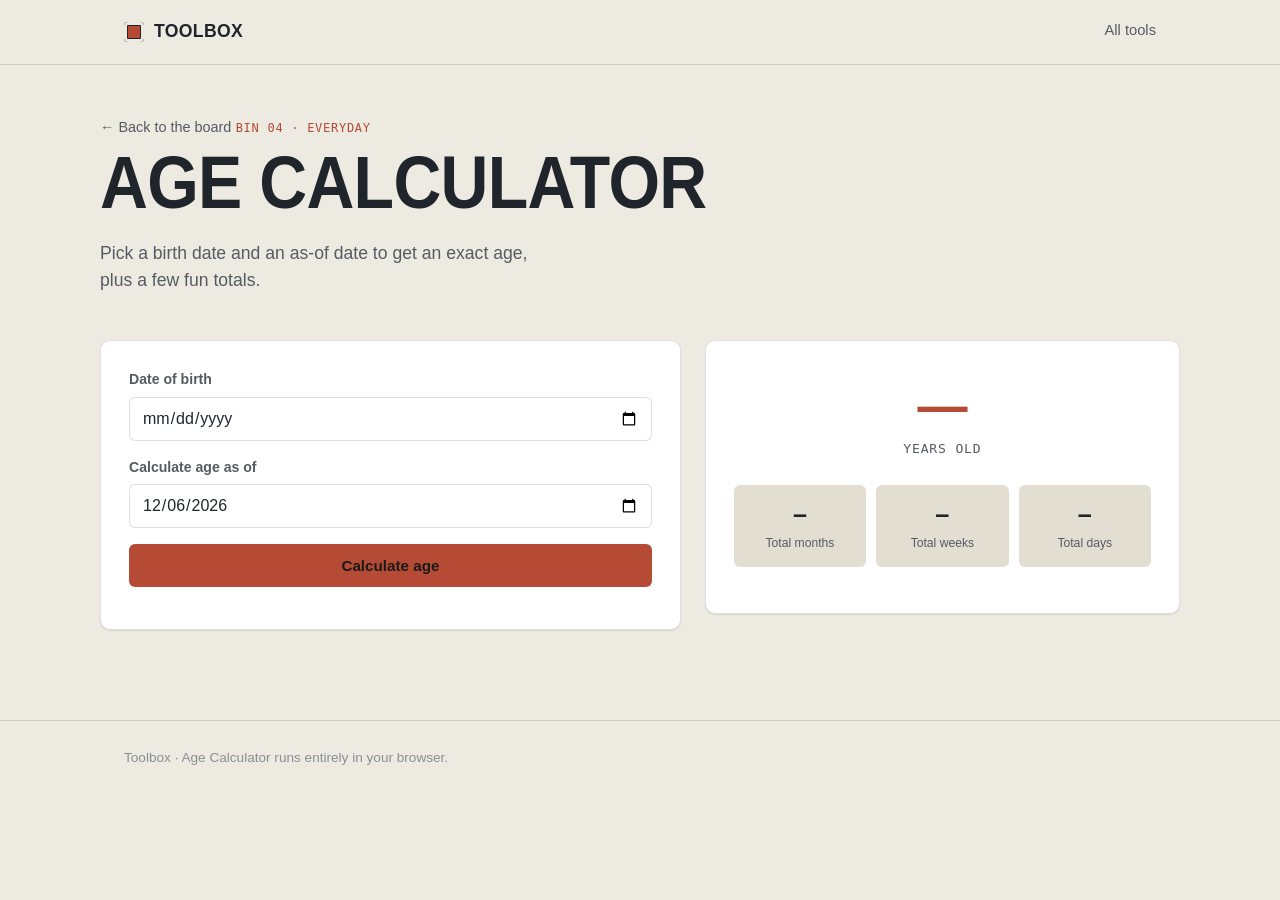
==== tools/age-calculator.html @ 05700ee2 "Initial commit" ====
<!DOCTYPE html>
<html lang="en">
<head>
<meta charset="UTF-8">
<meta name="viewport" content="width=device-width, initial-scale=1.0">
<title>Age Calculator — Toolbox</title>
<meta name="description" content="Calculate exact age in years, months and days from a birth date.">
<link rel="stylesheet" href="../assets/css/style.css">
<style>:root{ --accent: var(--bin-age); }</style>
</head>
<body>

<header class="site-header">
  <div class="wrap">
    <a class="logo" href="../index.html"><span class="logo-mark" aria-hidden="true"></span>Toolbox</a>
    <nav class="site-nav" aria-label="Primary"><a href="../index.html#tools">All tools</a></nav>
  </div>
</header>

<main>
  <section class="wrap tool-hero">
    <a class="back-link" href="../index.html">&larr; Back to the board</a>
    <p class="bin-tag" style="margin-top:14px;">Bin 04 &middot; Everyday</p>
    <h1 class="display display--sm">Age Calculator</h1>
    <p class="lede">Pick a birth date and an as-of date to get an exact age, plus a few fun totals.</p>
  </section>

  <section class="wrap tool-body">
    <div class="tool-grid">
      <div class="panel">
        <div class="field">
          <label for="birthDate">Date of birth</label>
          <input type="date" id="birthDate">
        </div>
        <div class="field">
          <label for="asOfDate">Calculate age as of</label>
          <input type="date" id="asOfDate">
        </div>
        <button class="btn btn--accent" id="calcBtn" style="width:100%;">Calculate age</button>
        <p class="hint" id="errorMsg" style="color:var(--bin-age);"></p>
      </div>

      <div class="panel">
        <div class="stat-hero">
          <div class="stat-value" id="mainStat">—</div>
          <div class="stat-label" id="mainLabel">years old</div>
        </div>
        <div class="stat-grid">
          <div class="stat-tile"><div class="n" id="statMonths">—</div><div class="l">Total months</div></div>
          <div class="stat-tile"><div class="n" id="statWeeks">—</div><div class="l">Total weeks</div></div>
          <div class="stat-tile"><div class="n" id="statDays">—</div><div class="l">Total days</div></div>
        </div>
        <p class="hint" id="nextBirthday" style="text-align:center;margin-top:18px;"></p>
      </div>
    </div>
  </section>
</main>

<footer class="site-footer">
  <div class="wrap"><p>Toolbox &middot; Age Calculator runs entirely in your browser.</p></div>
</footer>

<script src="../assets/js/age-calculator.js" defer></script>
</body>
</html>
---- assets/css/style.css ----
/* =========================================================
   TOOLBOX — shared design system
   One stylesheet, cached across every page for fast navigation.
   ========================================================= */

:root{
  /* -- palette -- */
  --paper:      #EDEAE2;
  --paper-dim:  #E2DED2;
  --paper-line: rgba(32,36,43,0.14);
  --ink:        #20242B;
  --ink-soft:   #565B62;
  --ink-faint:  #8A8F94;

  /* tool bin accents (pegboard labels) */
  --bin-image:    #C9973E;
  --bin-pdf:      #2F6F6A;
  --bin-qr:       #3A5A9B;
  --bin-age:      #B54B34;
  --bin-bmi:      #74812F;
  --bin-password: #7A4B8C;
  --bin-resume:   #45607A;
  --bin-invoice:  #A9762E;

  --accent: var(--bin-image);

  --radius: 10px;
  --radius-sm: 6px;
  --shadow-1: 0 1px 2px rgba(32,36,43,0.06), 0 1px 1px rgba(32,36,43,0.04);
  --shadow-2: 0 8px 24px rgba(32,36,43,0.10);

  --font-display: -apple-system, "Segoe UI", "Helvetica Neue", Arial, sans-serif;
  --font-body: -apple-system, BlinkMacSystemFont, "Segoe UI", Roboto, Helvetica, Arial, sans-serif;
  --font-mono: ui-monospace, "SF Mono", "Cascadia Mono", "Roboto Mono", Consolas, monospace;
}

*, *::before, *::after{ box-sizing: border-box; }

html{ scroll-behavior: smooth; }

@media (prefers-reduced-motion: reduce){
  html{ scroll-behavior: auto; }
  *, *::before, *::after{
    animation-duration: 0.001ms !important;
    animation-iteration-count: 1 !important;
    transition-duration: 0.001ms !important;
  }
}

body{
  margin: 0;
  background: var(--paper);
  color: var(--ink);
  font-family: var(--font-body);
  font-size: 16px;
  line-height: 1.55;
  -webkit-font-smoothing: antialiased;
}

.wrap{
  max-width: 1080px;
  margin: 0 auto;
  padding: 0 24px;
}

a{ color: inherit; }

img, svg{ display: block; max-width: 100%; }

/* -- focus states -- */
a:focus-visible, button:focus-visible, input:focus-visible,
select:focus-visible, textarea:focus-visible, [tabindex]:focus-visible{
  outline: 3px solid var(--accent);
  outline-offset: 2px;
  border-radius: 3px;
}

/* =========================================================
   Typography
   ========================================================= */

.display{
  font-family: var(--font-display);
  font-weight: 800;
  text-transform: uppercase;
  letter-spacing: -0.01em;
  line-height: 0.95;
  transform: scaleX(0.9);
  transform-origin: left center;
  margin: 0 0 0.3em;
  color: var(--ink);
}
h1.display{ font-size: clamp(2.6rem, 6vw, 4.6rem); }
.display--sm{ font-size: clamp(1.6rem, 3.4vw, 2.4rem); }
.display--xs{ font-size: clamp(1.25rem, 2.4vw, 1.6rem); }

.eyebrow{
  font-family: var(--font-mono);
  font-size: 0.78rem;
  letter-spacing: 0.06em;
  text-transform: uppercase;
  color: var(--ink-soft);
  margin: 0 0 0.9em;
}

.lede{
  font-size: 1.1rem;
  color: var(--ink-soft);
  max-width: 46ch;
}

/* =========================================================
   Header / Nav
   ========================================================= */

.site-header{
  position: sticky;
  top: 0;
  z-index: 20;
  background: rgba(237,234,226,0.92);
  backdrop-filter: saturate(140%) blur(6px);
  border-bottom: 1px solid var(--paper-line);
}
.site-header .wrap{
  display: flex;
  align-items: center;
  justify-content: space-between;
  height: 64px;
}
.logo{
  display: flex;
  align-items: center;
  gap: 10px;
  font-family: var(--font-display);
  font-weight: 800;
  text-transform: uppercase;
  letter-spacing: 0.02em;
  font-size: 1.1rem;
  text-decoration: none;
}
.logo-mark{
  width: 20px; height: 20px;
  border-radius: 4px;
  background: var(--accent);
  box-shadow: inset 0 0 0 3px var(--paper), inset 0 0 0 4px var(--ink);
}
.site-nav{ display: flex; gap: 22px; }
.site-nav a{
  text-decoration: none;
  font-size: 0.92rem;
  color: var(--ink-soft);
  border-bottom: 2px solid transparent;
  padding-bottom: 2px;
}
.site-nav a:hover{ color: var(--ink); border-color: var(--accent); }

.back-link{
  display: inline-flex;
  align-items: center;
  gap: 6px;
  text-decoration: none;
  font-size: 0.9rem;
  color: var(--ink-soft);
}
.back-link:hover{ color: var(--ink); }

/* =========================================================
   Buttons / form controls (shared across tools)
   ========================================================= */

.btn{
  display: inline-flex;
  align-items: center;
  justify-content: center;
  gap: 8px;
  font-family: var(--font-body);
  font-weight: 600;
  font-size: 0.95rem;
  padding: 12px 20px;
  border-radius: var(--radius-sm);
  border: 1px solid transparent;
  cursor: pointer;
  text-decoration: none;
  transition: transform 0.12s ease, background 0.15s ease, border-color 0.15s ease;
}
.btn:active{ transform: translateY(1px); }

.btn--primary{
  background: var(--ink);
  color: var(--paper);
}
.btn--primary:hover{ background: #000; }

.btn--accent{
  background: var(--accent);
  color: #1a1a1a;
}
.btn--accent:hover{ filter: brightness(1.06); }

.btn--ghost{
  background: transparent;
  border-color: var(--paper-line);
  color: var(--ink);
}
.btn--ghost:hover{ border-color: var(--ink-soft); }

.btn[disabled]{ opacity: 0.45; cursor: not-allowed; }

label{ font-size: 0.88rem; font-weight: 600; color: var(--ink-soft); display: block; margin-bottom: 6px; }

input[type="text"], input[type="number"], input[type="date"],
input[type="email"], input[type="tel"], select, textarea{
  width: 100%;
  font-family: var(--font-body);
  font-size: 1rem;
  padding: 11px 12px;
  border-radius: var(--radius-sm);
  border: 1px solid var(--paper-line);
  background: #fff;
  color: var(--ink);
}
textarea{ resize: vertical; }

input[type="range"]{
  width: 100%;
  accent-color: var(--accent);
}

.field{ margin-bottom: 16px; }
.field-row{ display: flex; gap: 14px; flex-wrap: wrap; }
.field-row > .field{ flex: 1 1 160px; }

.checkbox{
  display: flex;
  align-items: center;
  gap: 8px;
  font-weight: 500;
  color: var(--ink);
  cursor: pointer;
}
.checkbox input{ width: 16px; height: 16px; accent-color: var(--accent); }

/* =========================================================
   Card / panel primitives
   ========================================================= */

.panel{
  background: #fff;
  border: 1px solid var(--paper-line);
  border-radius: var(--radius);
  box-shadow: var(--shadow-1);
  padding: 28px;
}

/* =========================================================
   Home page — pegboard hero + tool grid
   ========================================================= */

.pegboard{
  background-image: radial-gradient(var(--paper-line) 1.4px, transparent 1.4px);
  background-size: 26px 26px;
  border-bottom: 1px solid var(--paper-line);
}

.home-hero{
  padding: 84px 0 64px;
}

.home-hero .lede{ margin-bottom: 34px; }

.trust-row{
  display: flex;
  gap: 26px;
  flex-wrap: wrap;
  font-family: var(--font-mono);
  font-size: 0.82rem;
  color: var(--ink-soft);
}
.trust-row span{ display: flex; align-items: center; gap: 8px; }
.trust-row span::before{
  content: "";
  width: 6px; height: 6px;
  border-radius: 50%;
  background: var(--bin-bmi);
}

.tools-section{ padding: 56px 0 90px; }

.tools-grid{
  display: grid;
  grid-template-columns: repeat(auto-fill, minmax(240px, 1fr));
  gap: 18px;
  margin-top: 30px;
  list-style: none;
  padding: 0;
}

.tool-card{
  --bin: var(--accent);
  position: relative;
  display: block;
  background: #fff;
  border: 1px solid var(--paper-line);
  border-radius: var(--radius);
  padding: 22px 20px 20px;
  text-decoration: none;
  color: var(--ink);
  box-shadow: var(--shadow-1);
  transition: transform 0.16s ease, box-shadow 0.16s ease, border-color 0.16s ease;
}
.tool-card:hover, .tool-card:focus-visible{
  transform: translateY(-3px);
  box-shadow: var(--shadow-2);
  border-color: var(--bin);
}
.tool-card::before{
  /* peg hole */
  content: "";
  position: absolute;
  top: -7px; left: 24px;
  width: 12px; height: 12px;
  border-radius: 50%;
  background: var(--paper);
  border: 2px solid var(--ink);
}
.tool-card .icon{
  width: 38px; height: 38px;
  border-radius: 8px;
  background: var(--bin);
  display: flex;
  align-items: center;
  justify-content: center;
  margin-bottom: 16px;
}
.tool-card .icon svg{ width: 20px; height: 20px; stroke: #fff; fill: none; stroke-width: 1.8; }
.tool-card h3{
  margin: 0 0 6px;
  font-size: 1.08rem;
  font-weight: 700;
}
.tool-card p{
  margin: 0 0 14px;
  font-size: 0.9rem;
  color: var(--ink-soft);
}
.tool-card .bin-tag{
  display: inline-flex;
  align-items: center;
  gap: 6px;
  font-family: var(--font-mono);
  font-size: 0.72rem;
  text-transform: uppercase;
  letter-spacing: 0.05em;
  color: var(--bin);
}
.tool-card .bin-tag::before{
  content: "";
  width: 8px; height: 8px;
  background: var(--bin);
  border-radius: 2px;
}

.tool-card--image    { --bin: var(--bin-image); }
.tool-card--pdf      { --bin: var(--bin-pdf); }
.tool-card--qr       { --bin: var(--bin-qr); }
.tool-card--age      { --bin: var(--bin-age); }
.tool-card--bmi      { --bin: var(--bin-bmi); }
.tool-card--password { --bin: var(--bin-password); }
.tool-card--resume   { --bin: var(--bin-resume); }
.tool-card--invoice  { --bin: var(--bin-invoice); }

/* =========================================================
   Tool page shell
   ========================================================= */

.tool-hero{
  padding: 40px 0 8px;
}
.tool-hero .bin-tag{
  font-family: var(--font-mono);
  font-size: 0.75rem;
  text-transform: uppercase;
  letter-spacing: 0.06em;
  color: var(--accent);
  display: inline-block;
  margin-bottom: 10px;
}

.tool-body{ padding: 20px 0 90px; }

.tool-grid{
  display: grid;
  grid-template-columns: 1.1fr 0.9fr;
  gap: 24px;
  align-items: start;
}
@media (max-width: 780px){
  .tool-grid{ grid-template-columns: 1fr; }
}

.hint{ font-size: 0.85rem; color: var(--ink-faint); margin-top: 6px; }

/* =========================================================
   Footer
   ========================================================= */

.site-footer{
  border-top: 1px solid var(--paper-line);
  padding: 26px 0;
}
.site-footer p{
  margin: 0;
  font-size: 0.85rem;
  color: var(--ink-faint);
}

/* =========================================================
   Misc utility
   ========================================================= */

.visually-hidden{
  position: absolute; width: 1px; height: 1px;
  padding: 0; margin: -1px; overflow: hidden;
  clip: rect(0,0,0,0); white-space: nowrap; border: 0;
}

.badge{
  display: inline-flex;
  align-items: center;
  gap: 6px;
  font-family: var(--font-mono);
  font-size: 0.78rem;
  padding: 4px 10px;
  border-radius: 999px;
  background: var(--paper-dim);
  color: var(--ink-soft);
}

/* =========================================================
   TOOL: Image Compressor
   ========================================================= */

.drop-zone{
  position: relative;
  background: #fff;
  border: 2px dashed var(--paper-line);
  border-radius: var(--radius);
  padding: 28px 22px 22px;
  text-align: center;
  cursor: pointer;
  transition: border-color 0.15s ease, background 0.15s ease;
}
.drop-zone:hover, .drop-zone:focus-visible{ border-color: var(--accent); }
.drop-zone.is-dragover{ border-color: var(--accent); background: #FBF6EA; }

.press-illustration{ width: 100%; max-width: 300px; margin: 0 auto 6px; }
.press-illustration rect{ transition: y 0.4s ease, height 0.4s ease; }
.press-text{
  font-family: var(--font-mono);
  font-size: 13px;
  fill: var(--ink);
  font-weight: 700;
}
.drop-zone.is-pressing #plateTop{ y: 62; }
.drop-zone.is-pressing #plateBottom{ y: 138; }
.drop-zone.is-pressing #pressBlock{ y: 96; height: 24px; }
.drop-zone.is-pressing #pressLabel{ y: 112; }

.drop-label strong{ display: block; font-size: 1.02rem; }
.drop-label span{ display: block; font-size: 0.85rem; color: var(--ink-faint); margin-top: 4px; }

.controls{ margin-top: 20px; }
.control-row{ margin-bottom: 16px; }
.control-row label{ display: flex; justify-content: space-between; }
.control-row--split{ display: flex; gap: 16px; }
.control-row--split .field{ flex: 1; margin-bottom: 0; }

.results-head{
  display: flex;
  align-items: center;
  justify-content: space-between;
  flex-wrap: wrap;
  gap: 12px;
  margin-bottom: 18px;
}
.results-actions{ display: flex; align-items: center; gap: 10px; }
.saved-badge{
  font-family: var(--font-mono);
  font-size: 0.82rem;
  color: var(--bin-bmi);
  background: rgba(116,129,47,0.12);
  padding: 5px 10px;
  border-radius: 999px;
}

.file-list{ list-style: none; margin: 0; padding: 0; display: grid; gap: 12px; }
.file-row{
  display: grid;
  grid-template-columns: 56px 1fr auto auto;
  align-items: center;
  gap: 14px;
  background: #fff;
  border: 1px solid var(--paper-line);
  border-radius: var(--radius-sm);
  padding: 12px 14px;
}
.file-row .thumb{
  width: 56px; height: 56px;
  border-radius: 6px;
  object-fit: cover;
  background: var(--paper-dim);
}
.file-row .meta{ min-width: 0; }
.file-row .meta .name{ font-weight: 600; font-size: 0.92rem; white-space: nowrap; overflow: hidden; text-overflow: ellipsis; }
.file-row .meta .sizes{
  font-family: var(--font-mono);
  font-size: 0.8rem;
  color: var(--ink-soft);
  display: flex;
  align-items: center;
  gap: 8px;
  margin-top: 3px;
}
.file-row .meta .sizes .arrow{ color: var(--ink-faint); }
.file-row .meta .sizes .down{ color: var(--bin-bmi); font-weight: 700; }
.file-row .status{ font-family: var(--font-mono); font-size: 0.78rem; color: var(--ink-faint); }
.file-row .row-actions{ display: flex; gap: 8px; }
.file-row .row-actions button{
  background: transparent; border: 1px solid var(--paper-line);
  border-radius: 6px; width: 34px; height: 34px;
  cursor: pointer; display: flex; align-items: center; justify-content: center;
}
.file-row .row-actions button:hover{ border-color: var(--ink-soft); }
.file-row .row-actions svg{ width: 16px; height: 16px; stroke: var(--ink); fill: none; stroke-width: 1.8; }

@media (max-width: 560px){
  .file-row{ grid-template-columns: 44px 1fr; }
  .file-row .status, .file-row .row-actions{ grid-column: 2; }
}

/* =========================================================
   TOOL: PDF Merge
   ========================================================= */

.file-row .thumb-icon{
  width: 56px; height: 56px;
  border-radius: 6px;
  background: var(--paper-dim);
  display: flex; align-items: center; justify-content: center;
}
.file-row .thumb-icon svg{ width: 26px; height: 26px; stroke: var(--accent); fill: none; stroke-width: 1.6; }

.file-row .order-actions{ display: flex; flex-direction: column; gap: 4px; }
.file-row .order-actions button{
  background: transparent; border: 1px solid var(--paper-line);
  border-radius: 6px; width: 28px; height: 24px;
  cursor: pointer; display: flex; align-items: center; justify-content: center;
}
.file-row .order-actions button:disabled{ opacity: 0.3; cursor: not-allowed; }
.file-row .order-actions svg{ width: 14px; height: 14px; stroke: var(--ink); fill: none; stroke-width: 2; }

.pdf-file-row{
  display: grid;
  grid-template-columns: auto 56px 1fr auto;
  align-items: center;
  gap: 14px;
  background: #fff;
  border: 1px solid var(--paper-line);
  border-radius: var(--radius-sm);
  padding: 12px 14px;
}

.empty-state{
  text-align: center;
  padding: 30px 20px;
  color: var(--ink-faint);
  font-size: 0.92rem;
}

/* =========================================================
   TOOL: QR Code Generator
   ========================================================= */

.tabs{ display: flex; gap: 8px; margin-bottom: 20px; flex-wrap: wrap; }
.tab-btn{
  background: #fff;
  border: 1px solid var(--paper-line);
  border-radius: 999px;
  padding: 8px 16px;
  font-size: 0.85rem;
  font-weight: 600;
  cursor: pointer;
  color: var(--ink-soft);
}
.tab-btn.is-active{ background: var(--accent); color: #1a1a1a; border-color: var(--accent); }

.tab-panel{ display: none; }
.tab-panel.is-active{ display: block; }

.qr-preview{
  display: flex;
  flex-direction: column;
  align-items: center;
  gap: 16px;
  text-align: center;
}
.qr-preview #qrCanvasWrap{
  padding: 18px;
  background: #fff;
  border-radius: var(--radius-sm);
  border: 1px solid var(--paper-line);
  min-height: 216px;
  min-width: 216px;
  display: flex;
  align-items: center;
  justify-content: center;
}
.qr-preview #qrCanvasWrap img{ display:block; }
.color-fields{ display: flex; gap: 14px; }
.color-fields .field{ flex: 1; }
input[type="color"]{ padding: 3px; height: 42px; cursor: pointer; }

/* =========================================================
   TOOL: Age / BMI calculators — shared stat display
   ========================================================= */

.stat-hero{ text-align: center; padding: 10px 0 4px; }
.stat-hero .stat-value{
  font-family: var(--font-display);
  font-weight: 800;
  font-size: clamp(2.4rem, 6vw, 3.4rem);
  color: var(--accent);
  line-height: 1;
  transform: scaleX(0.92);
}
.stat-hero .stat-label{
  font-family: var(--font-mono);
  font-size: 0.82rem;
  color: var(--ink-soft);
  text-transform: uppercase;
  letter-spacing: 0.06em;
  margin-top: 6px;
}

.stat-grid{
  display: grid;
  grid-template-columns: repeat(3, 1fr);
  gap: 10px;
  margin-top: 22px;
}
.stat-tile{
  background: var(--paper-dim);
  border-radius: var(--radius-sm);
  padding: 14px 10px;
  text-align: center;
}
.stat-tile .n{ font-family: var(--font-mono); font-weight: 700; font-size: 1.3rem; }
.stat-tile .l{ font-size: 0.76rem; color: var(--ink-soft); margin-top: 2px; }

.bmi-scale{ margin-top: 24px; }
.bmi-bar{
  height: 10px;
  border-radius: 999px;
  background: linear-gradient(90deg, #6C8EB5 0 18%, var(--bin-bmi) 18% 40%, #E0A83E 40% 62%, var(--bin-invoice) 62% 80%, var(--bin-age) 80% 100%);
  position: relative;
  margin-bottom: 8px;
}
.bmi-marker{
  position: absolute;
  top: -5px;
  width: 3px; height: 20px;
  background: var(--ink);
  border-radius: 2px;
  transform: translateX(-50%);
  transition: left 0.3s ease;
}
.bmi-labels{ display: flex; justify-content: space-between; font-size: 0.72rem; color: var(--ink-faint); }

/* =========================================================
   TOOL: Password Generator
   ========================================================= */

.pw-output{
  display: flex;
  gap: 10px;
  align-items: center;
}
.pw-output input{
  font-family: var(--font-mono);
  font-size: 1.15rem;
  letter-spacing: 0.02em;
}
.pw-output button{
  flex-shrink: 0;
  width: 46px; height: 46px;
  border-radius: var(--radius-sm);
  border: 1px solid var(--paper-line);
  background: #fff;
  cursor: pointer;
  display: flex; align-items: center; justify-content: center;
}
.pw-output svg{ width: 20px; height: 20px; stroke: var(--ink); fill: none; stroke-width: 1.8; }

.strength-meter{ margin-top: 16px; }
.strength-bar{
  height: 8px;
  border-radius: 999px;
  background: var(--paper-dim);
  overflow: hidden;
}
.strength-bar > div{
  height: 100%;
  width: 0%;
  border-radius: 999px;
  background: var(--bin-age);
  transition: width 0.25s ease, background 0.25s ease;
}
.strength-label{ font-size: 0.8rem; color: var(--ink-soft); margin-top: 6px; }

/* =========================================================
   TOOL: Resume Builder
   ========================================================= */

.repeatable-item{
  border: 1px solid var(--paper-line);
  border-radius: var(--radius-sm);
  padding: 16px;
  margin-bottom: 12px;
  position: relative;
  background: var(--paper-dim);
}
.repeatable-item .remove-item{
  position: absolute; top: 10px; right: 10px;
  background: transparent; border: none; cursor: pointer;
  width: 26px; height: 26px; border-radius: 6px;
  display: flex; align-items: center; justify-content: center;
}
.repeatable-item .remove-item:hover{ background: rgba(0,0,0,0.06); }
.repeatable-item .remove-item svg{ width: 15px; height: 15px; stroke: var(--ink-soft); fill: none; stroke-width: 2; }

.add-item-btn{
  background: transparent;
  border: 1px dashed var(--paper-line);
  border-radius: var(--radius-sm);
  padding: 10px;
  width: 100%;
  cursor: pointer;
  font-weight: 600;
  color: var(--accent);
}
.add-item-btn:hover{ border-color: var(--accent); }

.doc-page{
  background: #fff;
  border: 1px solid var(--paper-line);
  box-shadow: var(--shadow-2);
  padding: 46px 42px;
  min-height: 400px;
  font-family: var(--font-body);
  color: #1c1e22;
}
.doc-page .r-name{ font-size: 1.7rem; font-weight: 800; margin: 0; letter-spacing: -0.01em; }
.doc-page .r-title{ font-size: 1rem; color: var(--accent); font-weight: 600; margin: 2px 0 10px; }
.doc-page .r-contact{ font-size: 0.82rem; color: #555; display: flex; flex-wrap: wrap; gap: 4px 14px; margin-bottom: 18px; }
.doc-page .r-section{ margin-bottom: 18px; }
.doc-page .r-section h4{
  font-size: 0.78rem; text-transform: uppercase; letter-spacing: 0.08em;
  color: var(--accent); border-bottom: 1px solid #e3e0d8; padding-bottom: 4px; margin: 0 0 10px;
}
.doc-page .r-entry{ margin-bottom: 10px; }
.doc-page .r-entry-head{ display: flex; justify-content: space-between; font-size: 0.92rem; font-weight: 700; }
.doc-page .r-entry-sub{ font-size: 0.84rem; color: #555; margin: 1px 0 4px; }
.doc-page .r-entry p{ font-size: 0.86rem; margin: 0; color: #333; }
.doc-page .r-skills{ display: flex; flex-wrap: wrap; gap: 6px; }
.doc-page .r-skill-pill{
  font-size: 0.78rem; padding: 3px 10px; border-radius: 999px;
  background: var(--paper-dim); color: #333;
}
.doc-page .r-empty{ color: #999; font-size: 0.85rem; }

.preview-sticky{ position: sticky; top: 84px; }

/* Print clone: a dedicated, top-level element that is the ONLY thing shown
   when printing. This avoids fragile "hide everything else" tricks (which
   leave hidden elements still reserving vertical space and produce extra
   blank pages) — on screen it stays display:none and is invisible. */
#printClone{ display: none; }

@media print{
  body > *:not(#printClone){ display: none !important; }
  #printClone{ display: block !important; }
  #printClone .doc-page{
    box-shadow: none !important;
    border: none !important;
    padding: 0 !important;
    min-height: auto !important;
  }
  @page{ margin: 14mm; }
}

/* =========================================================
   TOOL: Invoice Generator
   ========================================================= */

.line-item-row{
  display: grid;
  grid-template-columns: 1fr 70px 100px 100px 34px;
  gap: 8px;
  align-items: center;
  margin-bottom: 10px;
}
.line-item-row input{ padding: 9px 10px; font-size: 0.92rem; }
.line-item-row .amt{
  font-family: var(--font-mono);
  font-size: 0.88rem;
  text-align: right;
  color: var(--ink-soft);
}
.line-item-row .rm-line{
  background: transparent; border: none; cursor: pointer;
  width: 30px; height: 30px; display: flex; align-items: center; justify-content: center;
  border-radius: 6px;
}
.line-item-row .rm-line:hover{ background: rgba(0,0,0,0.06); }
.line-item-row .rm-line svg{ width: 15px; height: 15px; stroke: var(--ink-soft); fill: none; stroke-width: 2; }
.line-headers{
  display: grid;
  grid-template-columns: 1fr 70px 100px 100px 34px;
  gap: 8px;
  font-size: 0.72rem;
  text-transform: uppercase;
  letter-spacing: 0.05em;
  color: var(--ink-faint);
  margin-bottom: 8px;
}

.inv-head{ display: flex; justify-content: space-between; align-items: flex-start; gap: 20px; margin-bottom: 24px; }
.inv-head .inv-title{ font-size: 1.5rem; font-weight: 800; letter-spacing: -0.01em; }
.inv-meta{ font-size: 0.82rem; text-align: right; color: #555; }
.inv-parties{ display: flex; justify-content: space-between; gap: 20px; margin-bottom: 24px; }
.inv-parties h5{ font-size: 0.72rem; text-transform: uppercase; letter-spacing: 0.06em; color: var(--accent); margin: 0 0 4px; }
.inv-parties p{ font-size: 0.88rem; margin: 0; color: #333; white-space: pre-line; }
.inv-table{ width: 100%; border-collapse: collapse; font-size: 0.86rem; margin-bottom: 18px; }
.inv-table th{ text-align: left; font-size: 0.72rem; text-transform: uppercase; letter-spacing: 0.05em; color: #888; border-bottom: 1px solid #e3e0d8; padding: 0 6px 8px; }
.inv-table td{ padding: 8px 6px; border-bottom: 1px solid #f0eee8; color: #222; }
.inv-table td.num, .inv-table th.num{ text-align: right; }
.inv-totals{ margin-left: auto; width: 240px; }
.inv-totals div{ display: flex; justify-content: space-between; font-size: 0.88rem; padding: 5px 0; }
.inv-totals .grand{ font-weight: 800; font-size: 1.05rem; border-top: 1px solid #e3e0d8; margin-top: 4px; padding-top: 10px; }
.inv-notes{ margin-top: 22px; font-size: 0.82rem; color: #555; white-space: pre-line; }
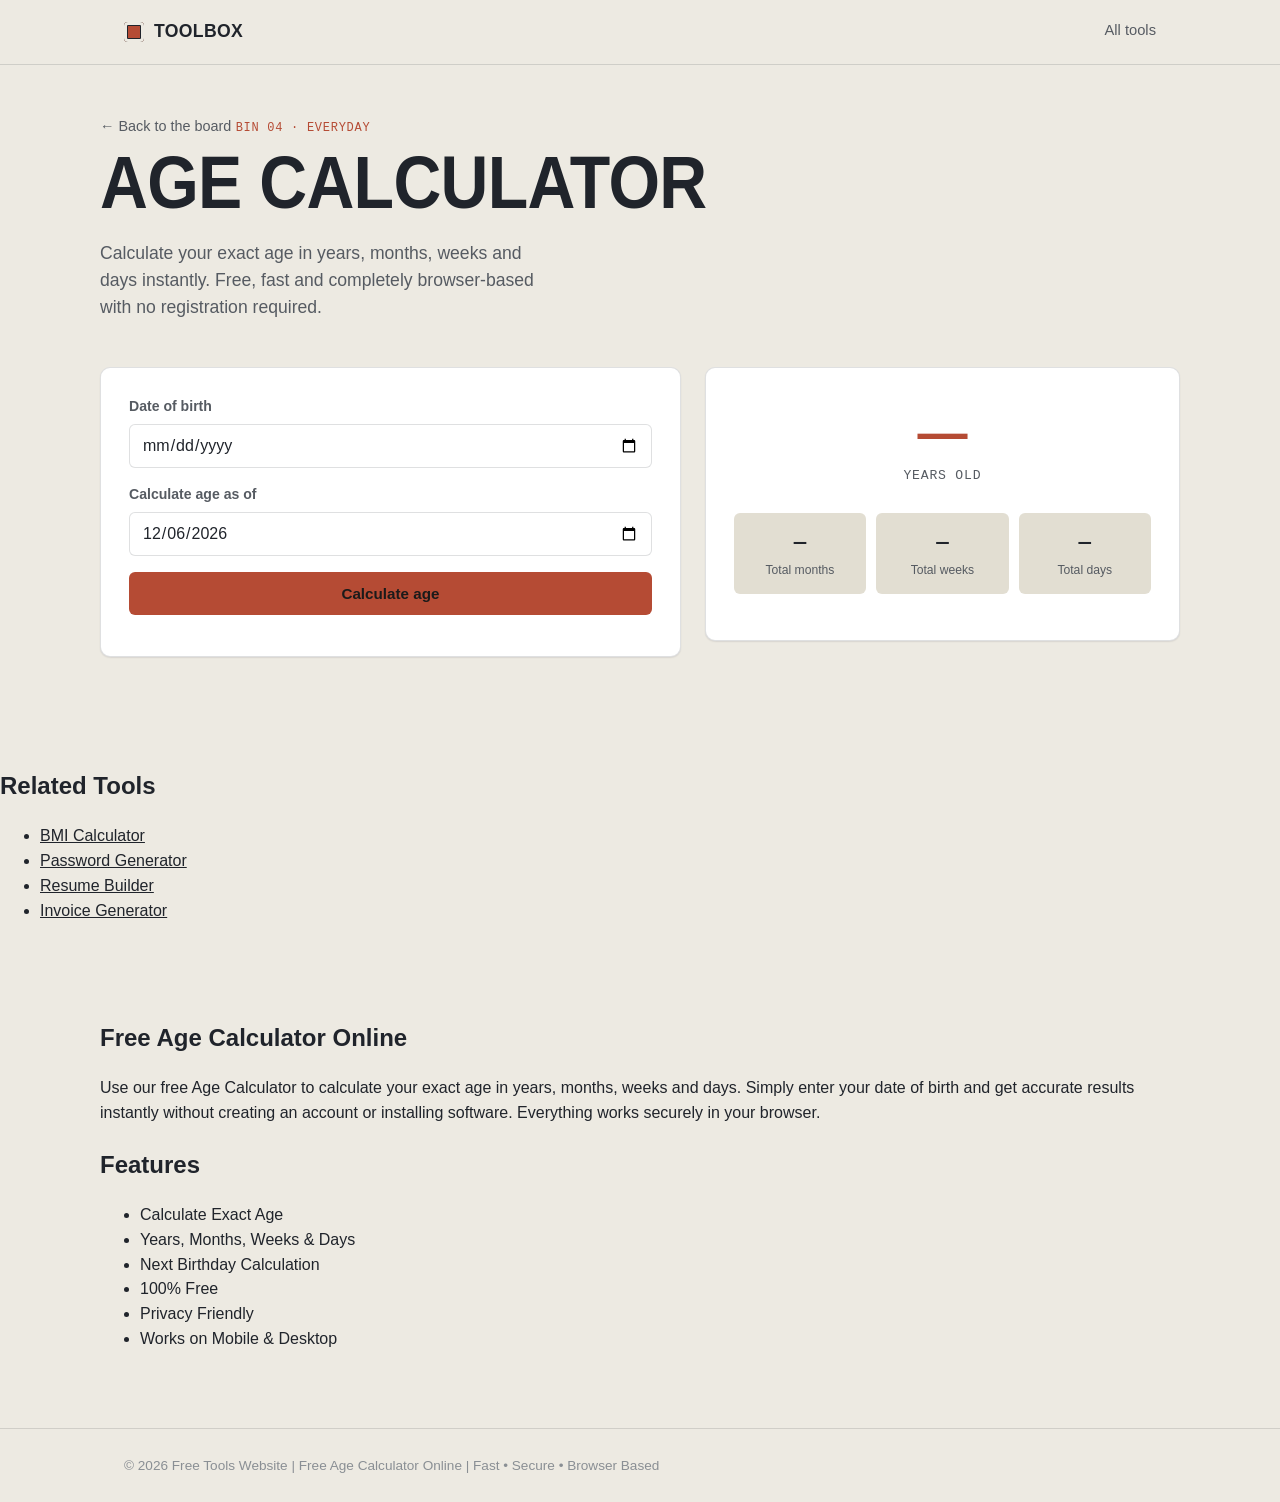
==== commit f5c7ef26: "Added Google Search Console verification" ====
--- a/tools/age-calculator.html
+++ b/tools/age-calculator.html
@@ -1,65 +1,190 @@
 <!DOCTYPE html>
 <html lang="en">
+
 <head>
-<meta charset="UTF-8">
-<meta name="viewport" content="width=device-width, initial-scale=1.0">
-<title>Age Calculator — Toolbox</title>
-<meta name="description" content="Calculate exact age in years, months and days from a birth date.">
-<link rel="stylesheet" href="../assets/css/style.css">
-<style>:root{ --accent: var(--bin-age); }</style>
+
+  <meta charset="UTF-8">
+  <meta name="viewport" content="width=device-width, initial-scale=1.0">
+  <title>Age Calculator - Calculate Your Exact Age Online</title>
+  <meta name="description" content="Calculate exact age in years, months and days from a birth date.">
+  <meta name="keywords"
+    content="age calculator, calculate age online, exact age calculator, birthday calculator, age in years months days">
+
+  <meta name="author" content="Free Tools Website">
+
+  <meta name="robots" content="index,follow">
+
+  <link rel="icon" type="image/png" href="../assets/images/favicon.png">
+
+  <link rel="canonical" href="https://free-tools-website-seven.vercel.app/tools/age-calculator.html">
+  <link rel="stylesheet" href="../assets/css/style.css">
+  <style>
+    :root {
+      --accent: var(--bin-age);
+    }
+  </style>
+
+  <!-- Google tag (gtag.js) -->
+  <script async src="https://www.googletagmanager.com/gtag/js?id=G-SJSGZB5MN9"></script>
+  <script>
+    window.dataLayer = window.dataLayer || [];
+    function gtag() { dataLayer.push(arguments); }
+    gtag('js', new Date());
+
+    gtag('config', 'G-SJSGZB5MN9');
+  </script>
+  <meta property="og:title" content="Free Age Calculator Online">
+
+  <meta property="og:description" content="Calculate your exact age in years, months and days instantly.">
+
+  <meta property="og:type" content="website">
+
+  <meta property="og:url" content="https://free-tools-website-seven.vercel.app/tools/age-calculator.html">
+
+  <meta property="og:image" content="https://free-tools-website-seven.vercel.app/assets/images/preview.png">
+
+  <meta name="twitter:card" content="summary_large_image">
+
+  <meta name="twitter:title" content="Free Age Calculator Online">
+
+  <meta name="twitter:description" content="Calculate your exact age online for free.">
+
+  <meta name="twitter:image" content="https://free-tools-website-seven.vercel.app/assets/images/preview.png">
+  <script type="application/ld+json">
+{
+  "@context":"https://schema.org",
+  "@type":"WebApplication",
+  "name":"Age Calculator",
+  "url":"https://free-tools-website-seven.vercel.app/tools/age-calculator.html",
+  "applicationCategory":"UtilityApplication",
+  "operatingSystem":"Any",
+  "offers":{
+    "@type":"Offer",
+    "price":"0",
+    "priceCurrency":"USD"
+  }
+}
+</script>
 </head>
+
 <body>
 
-<header class="site-header">
-  <div class="wrap">
-    <a class="logo" href="../index.html"><span class="logo-mark" aria-hidden="true"></span>Toolbox</a>
-    <nav class="site-nav" aria-label="Primary"><a href="../index.html#tools">All tools</a></nav>
-  </div>
-</header>
+  <header class="site-header">
+    <div class="wrap">
+      <a class="logo" href="../index.html"><span class="logo-mark" aria-hidden="true"></span>Toolbox</a>
+      <nav class="site-nav" aria-label="Primary"><a href="../index.html#tools">All tools</a></nav>
+    </div>
+  </header>
 
-<main>
-  <section class="wrap tool-hero">
-    <a class="back-link" href="../index.html">&larr; Back to the board</a>
-    <p class="bin-tag" style="margin-top:14px;">Bin 04 &middot; Everyday</p>
-    <h1 class="display display--sm">Age Calculator</h1>
-    <p class="lede">Pick a birth date and an as-of date to get an exact age, plus a few fun totals.</p>
+  <main>
+    <section class="wrap tool-hero">
+      <a class="back-link" href="../index.html">&larr; Back to the board</a>
+      <p class="bin-tag" style="margin-top:14px;">Bin 04 &middot; Everyday</p>
+      <h1 class="display display--sm">Age Calculator</h1>
+      <p class="lede">
+        Calculate your exact age in years, months, weeks and days instantly.
+        Free, fast and completely browser-based with no registration required.
+      </p>
+    </section>
+
+    <section class="wrap tool-body">
+      <div class="tool-grid">
+        <div class="panel">
+          <div class="field">
+            <label for="birthDate">Date of birth</label>
+            <input type="date" id="birthDate">
+          </div>
+          <div class="field">
+            <label for="asOfDate">Calculate age as of</label>
+            <input type="date" id="asOfDate">
+          </div>
+          <button class="btn btn--accent" id="calcBtn" style="width:100%;">Calculate age</button>
+          <p class="hint" id="errorMsg" style="color:var(--bin-age);"></p>
+        </div>
+
+        <div class="panel">
+          <div class="stat-hero">
+            <div class="stat-value" id="mainStat">—</div>
+            <div class="stat-label" id="mainLabel">years old</div>
+          </div>
+          <div class="stat-grid">
+            <div class="stat-tile">
+              <div class="n" id="statMonths">—</div>
+              <div class="l">Total months</div>
+            </div>
+            <div class="stat-tile">
+              <div class="n" id="statWeeks">—</div>
+              <div class="l">Total weeks</div>
+            </div>
+            <div class="stat-tile">
+              <div class="n" id="statDays">—</div>
+              <div class="l">Total days</div>
+            </div>
+          </div>
+          <p class="hint" id="nextBirthday" style="text-align:center;margin-top:18px;"></p>
+        </div>
+      </div>
+    </section>
+  </main>
+
+  <section class="related-tools">
+
+    <h2>Related Tools</h2>
+
+    <ul>
+
+      <li><a href="bmi-calculator.html">BMI Calculator</a></li>
+
+      <li><a href="password-generator.html">Password Generator</a></li>
+
+      <li><a href="resume-builder.html">Resume Builder</a></li>
+
+      <li><a href="invoice-generator.html">Invoice Generator</a></li>
+
+    </ul>
+
   </section>
+  <section class="wrap" style="padding:60px 0;">
 
-  <section class="wrap tool-body">
-    <div class="tool-grid">
-      <div class="panel">
-        <div class="field">
-          <label for="birthDate">Date of birth</label>
-          <input type="date" id="birthDate">
-        </div>
-        <div class="field">
-          <label for="asOfDate">Calculate age as of</label>
-          <input type="date" id="asOfDate">
-        </div>
-        <button class="btn btn--accent" id="calcBtn" style="width:100%;">Calculate age</button>
-        <p class="hint" id="errorMsg" style="color:var(--bin-age);"></p>
-      </div>
+    <h2>Free Age Calculator Online</h2>
 
-      <div class="panel">
-        <div class="stat-hero">
-          <div class="stat-value" id="mainStat">—</div>
-          <div class="stat-label" id="mainLabel">years old</div>
-        </div>
-        <div class="stat-grid">
-          <div class="stat-tile"><div class="n" id="statMonths">—</div><div class="l">Total months</div></div>
-          <div class="stat-tile"><div class="n" id="statWeeks">—</div><div class="l">Total weeks</div></div>
-          <div class="stat-tile"><div class="n" id="statDays">—</div><div class="l">Total days</div></div>
-        </div>
-        <p class="hint" id="nextBirthday" style="text-align:center;margin-top:18px;"></p>
-      </div>
+    <p>
+      Use our free Age Calculator to calculate your exact age in years,
+      months, weeks and days. Simply enter your date of birth and get
+      accurate results instantly without creating an account or installing software.
+      Everything works securely in your browser.
+    </p>
+
+    <h2>Features</h2>
+
+    <ul>
+
+      <li>Calculate Exact Age</li>
+
+      <li>Years, Months, Weeks & Days</li>
+
+      <li>Next Birthday Calculation</li>
+
+      <li>100% Free</li>
+
+      <li>Privacy Friendly</li>
+
+      <li>Works on Mobile & Desktop</li>
+
+    </ul>
+
+  </section>
+  <footer class="site-footer">
+    <div class="wrap">
+      <p>
+        © 2026 Free Tools Website |
+        Free Age Calculator Online |
+        Fast • Secure • Browser Based
+      </p>
     </div>
-  </section>
-</main>
+  </footer>
 
-<footer class="site-footer">
-  <div class="wrap"><p>Toolbox &middot; Age Calculator runs entirely in your browser.</p></div>
-</footer>
+  <script src="../assets/js/age-calculator.js" defer></script>
+</body>
 
-<script src="../assets/js/age-calculator.js" defer></script>
-</body>
-</html>
+</html>
--- a/assets/css/style.css
+++ b/assets/css/style.css
@@ -848,3 +848,20 @@
 .inv-totals div{ display: flex; justify-content: space-between; font-size: 0.88rem; padding: 5px 0; }
 .inv-totals .grand{ font-weight: 800; font-size: 1.05rem; border-top: 1px solid #e3e0d8; margin-top: 4px; padding-top: 10px; }
 .inv-notes{ margin-top: 22px; font-size: 0.82rem; color: #555; white-space: pre-line; }
+
+.footer{
+    margin-top:50px;
+    padding:30px;
+    text-align:center;
+    background:#111;
+}
+
+.footer a{
+    color:white;
+    text-decoration:none;
+    margin:0 12px;
+}
+
+.footer a:hover{
+    color:#00bfff;
+}
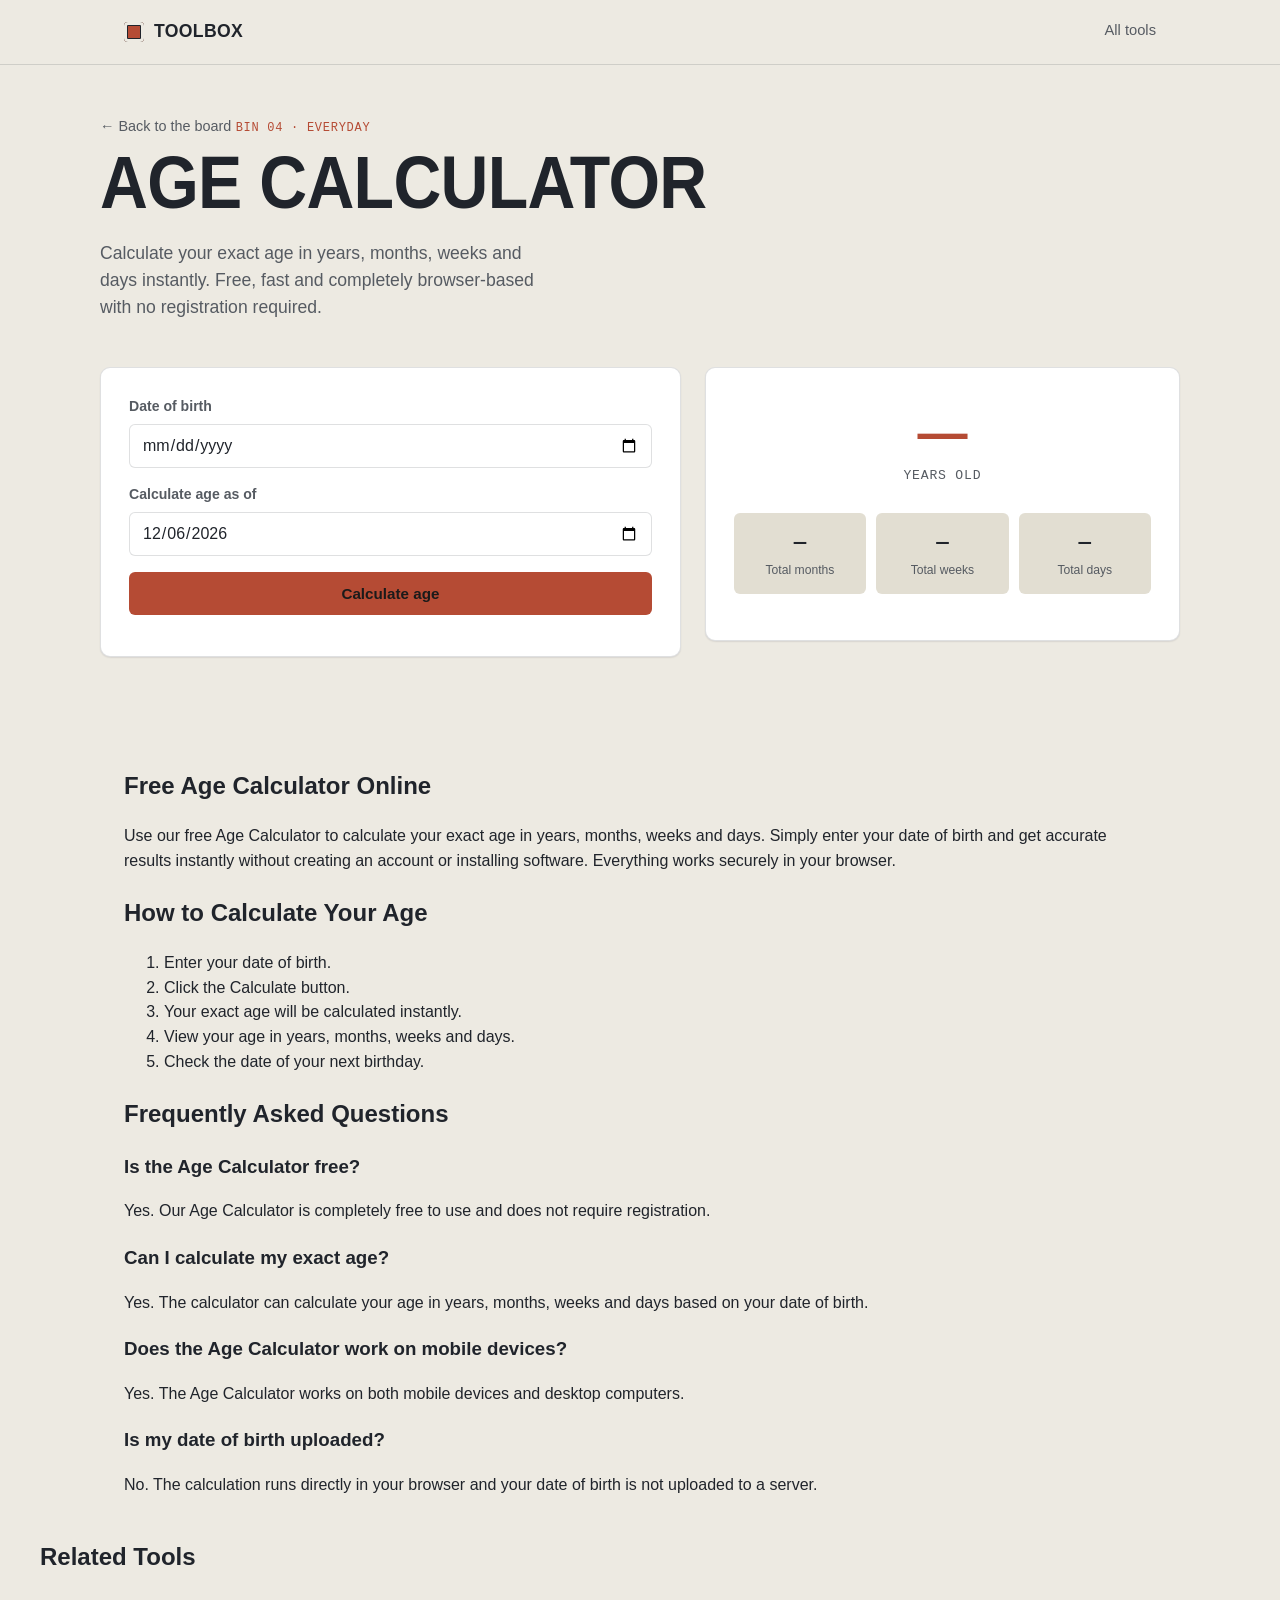
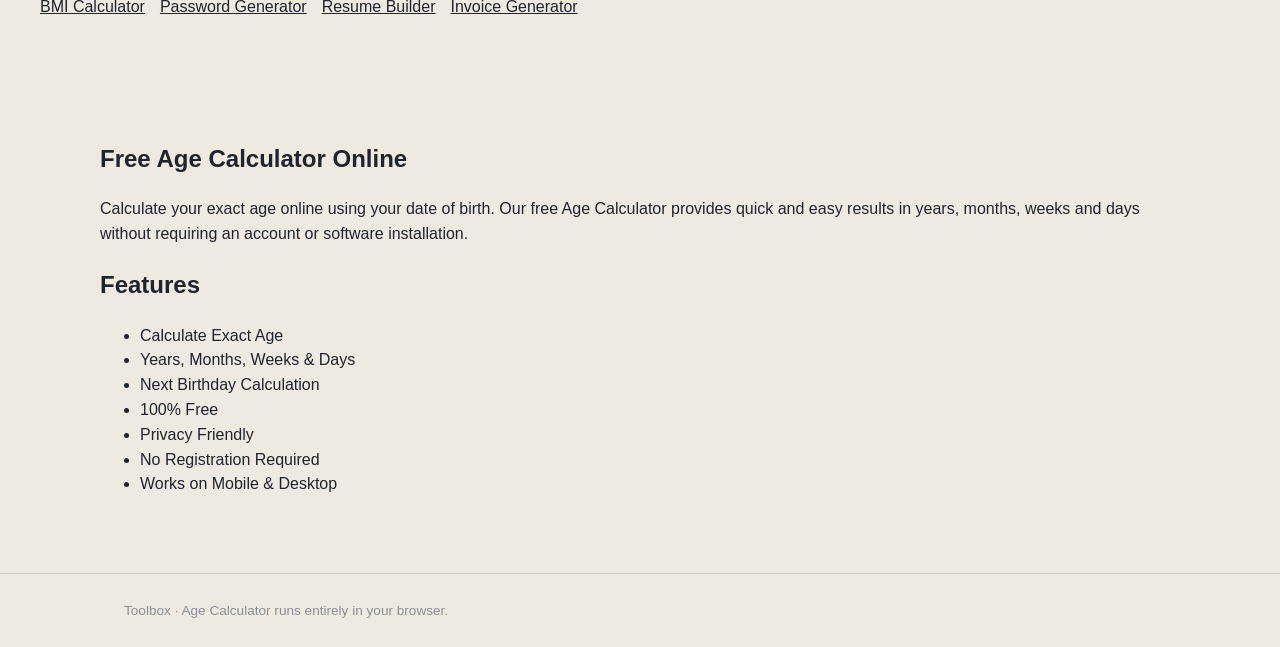
==== commit af03986e: "Complete SEO optimization for all tools" ====
--- a/tools/age-calculator.html
+++ b/tools/age-calculator.html
@@ -5,19 +5,24 @@
 
   <meta charset="UTF-8">
   <meta name="viewport" content="width=device-width, initial-scale=1.0">
-  <title>Age Calculator - Calculate Your Exact Age Online</title>
-  <meta name="description" content="Calculate exact age in years, months and days from a birth date.">
+
+  <title>Free Age Calculator Online - Calculate Your Exact Age</title>
+
+  <meta name="description"
+    content="Calculate your exact age in years, months and days with our free online Age Calculator. Fast, accurate and easy to use.">
+
   <meta name="keywords"
-    content="age calculator, calculate age online, exact age calculator, birthday calculator, age in years months days">
+    content="age calculator, calculate age online, exact age calculator, birthday calculator, age in years months days, free age calculator">
 
   <meta name="author" content="Free Tools Website">
-
   <meta name="robots" content="index,follow">
 
   <link rel="icon" type="image/png" href="../assets/images/favicon.png">
 
   <link rel="canonical" href="https://free-tools-website-seven.vercel.app/tools/age-calculator.html">
+
   <link rel="stylesheet" href="../assets/css/style.css">
+
   <style>
     :root {
       --accent: var(--bin-age);
@@ -33,38 +38,38 @@
 
     gtag('config', 'G-SJSGZB5MN9');
   </script>
+
+  <!-- Open Graph -->
   <meta property="og:title" content="Free Age Calculator Online">
-
-  <meta property="og:description" content="Calculate your exact age in years, months and days instantly.">
-
+  <meta property="og:description"
+    content="Calculate your exact age in years, months and days instantly with our free online Age Calculator.">
   <meta property="og:type" content="website">
-
   <meta property="og:url" content="https://free-tools-website-seven.vercel.app/tools/age-calculator.html">
-
   <meta property="og:image" content="https://free-tools-website-seven.vercel.app/assets/images/preview.png">
 
+  <!-- Twitter -->
   <meta name="twitter:card" content="summary_large_image">
-
   <meta name="twitter:title" content="Free Age Calculator Online">
-
   <meta name="twitter:description" content="Calculate your exact age online for free.">
-
   <meta name="twitter:image" content="https://free-tools-website-seven.vercel.app/assets/images/preview.png">
+
+  <!-- Structured Data -->
   <script type="application/ld+json">
-{
-  "@context":"https://schema.org",
-  "@type":"WebApplication",
-  "name":"Age Calculator",
-  "url":"https://free-tools-website-seven.vercel.app/tools/age-calculator.html",
-  "applicationCategory":"UtilityApplication",
-  "operatingSystem":"Any",
-  "offers":{
-    "@type":"Offer",
-    "price":"0",
-    "priceCurrency":"USD"
+  {
+    "@context": "https://schema.org",
+    "@type": "WebApplication",
+    "name": "Age Calculator",
+    "url": "https://free-tools-website-seven.vercel.app/tools/age-calculator.html",
+    "applicationCategory": "UtilityApplication",
+    "operatingSystem": "Any",
+    "offers": {
+      "@type": "Offer",
+      "price": "0",
+      "priceCurrency": "USD"
+    }
   }
-}
-</script>
+  </script>
+
 </head>
 
 <body>
@@ -127,64 +132,104 @@
     </section>
   </main>
 
-  <section class="related-tools">
-
-    <h2>Related Tools</h2>
-
-    <ul>
-
-      <li><a href="bmi-calculator.html">BMI Calculator</a></li>
-
-      <li><a href="password-generator.html">Password Generator</a></li>
-
-      <li><a href="resume-builder.html">Resume Builder</a></li>
-
-      <li><a href="invoice-generator.html">Invoice Generator</a></li>
-
-    </ul>
-
-  </section>
-  <section class="wrap" style="padding:60px 0;">
+  <section class="tool-content wrap">
 
     <h2>Free Age Calculator Online</h2>
 
     <p>
       Use our free Age Calculator to calculate your exact age in years,
       months, weeks and days. Simply enter your date of birth and get
-      accurate results instantly without creating an account or installing software.
-      Everything works securely in your browser.
+      accurate results instantly without creating an account or installing
+      software. Everything works securely in your browser.
+    </p>
+
+    <h2>How to Calculate Your Age</h2>
+
+    <ol>
+      <li>Enter your date of birth.</li>
+      <li>Click the Calculate button.</li>
+      <li>Your exact age will be calculated instantly.</li>
+      <li>View your age in years, months, weeks and days.</li>
+      <li>Check the date of your next birthday.</li>
+    </ol>
+
+    <h2>Frequently Asked Questions</h2>
+
+    <h3>Is the Age Calculator free?</h3>
+
+    <p>
+      Yes. Our Age Calculator is completely free to use and does not
+      require registration.
+    </p>
+
+    <h3>Can I calculate my exact age?</h3>
+
+    <p>
+      Yes. The calculator can calculate your age in years, months, weeks
+      and days based on your date of birth.
+    </p>
+
+    <h3>Does the Age Calculator work on mobile devices?</h3>
+
+    <p>
+      Yes. The Age Calculator works on both mobile devices and desktop
+      computers.
+    </p>
+
+    <h3>Is my date of birth uploaded?</h3>
+
+    <p>
+      No. The calculation runs directly in your browser and your date of
+      birth is not uploaded to a server.
+    </p>
+
+  </section>
+
+  <section class="related-tools">
+
+    <h2>Related Tools</h2>
+
+    <ul>
+      <li><a href="bmi-calculator.html">BMI Calculator</a></li>
+      <li><a href="password-generator.html">Password Generator</a></li>
+      <li><a href="resume-builder.html">Resume Builder</a></li>
+      <li><a href="invoice-generator.html">Invoice Generator</a></li>
+    </ul>
+
+  </section>
+
+  <section class="wrap" style="padding:60px 0;">
+
+    <h2>Free Age Calculator Online</h2>
+
+    <p>
+      Calculate your exact age online using your date of birth. Our free
+      Age Calculator provides quick and easy results in years, months,
+      weeks and days without requiring an account or software installation.
     </p>
 
     <h2>Features</h2>
 
     <ul>
-
       <li>Calculate Exact Age</li>
-
-      <li>Years, Months, Weeks & Days</li>
-
+      <li>Years, Months, Weeks &amp; Days</li>
       <li>Next Birthday Calculation</li>
-
       <li>100% Free</li>
-
       <li>Privacy Friendly</li>
-
-      <li>Works on Mobile & Desktop</li>
-
+      <li>No Registration Required</li>
+      <li>Works on Mobile &amp; Desktop</li>
     </ul>
 
   </section>
+
   <footer class="site-footer">
     <div class="wrap">
-      <p>
-        © 2026 Free Tools Website |
-        Free Age Calculator Online |
-        Fast • Secure • Browser Based
-      </p>
+      <p>Toolbox &middot; Age Calculator runs entirely in your browser.</p>
     </div>
   </footer>
 
   <script src="../assets/js/age-calculator.js" defer></script>
+
 </body>
 
 </html>
--- a/assets/css/style.css
+++ b/assets/css/style.css
@@ -864,4 +864,70 @@
 
 .footer a:hover{
     color:#00bfff;
+}
+
+/* SEO Content Sections */
+.seo-content {
+  margin-top: 50px;
+  margin-bottom: 50px;
+  padding: 35px;
+  background: var(--surface, #ffffff);
+  border-radius: 16px;
+  border: 1px solid rgba(0, 0, 0, 0.08);
+}
+
+.seo-content h2 {
+  margin-top: 0;
+  margin-bottom: 18px;
+  font-size: 28px;
+}
+
+.seo-content h3 {
+  margin-top: 25px;
+  margin-bottom: 8px;
+  font-size: 20px;
+}
+
+.seo-content p {
+  line-height: 1.8;
+  margin-bottom: 16px;
+}
+
+.seo-content ol {
+  padding-left: 25px;
+  line-height: 1.9;
+  margin-bottom: 30px;
+}
+
+.seo-content li {
+  margin-bottom: 8px;
+}
+
+.related-tools {
+  display: block !important;
+  width: 100% !important;
+  max-width: 1200px;
+  margin: 40px auto !important;
+  clear: both;
+}
+
+.related-tools h2 {
+  margin-bottom: 20px;
+}
+
+.related-tools ul {
+  display: flex;
+  flex-wrap: wrap;
+  gap: 15px;
+  list-style: none;
+  padding: 0;
+  margin: 0;
+}
+
+.related-tools li {
+  display: block;
+}
+
+.related-tools a {
+  display: inline-block;
 }
